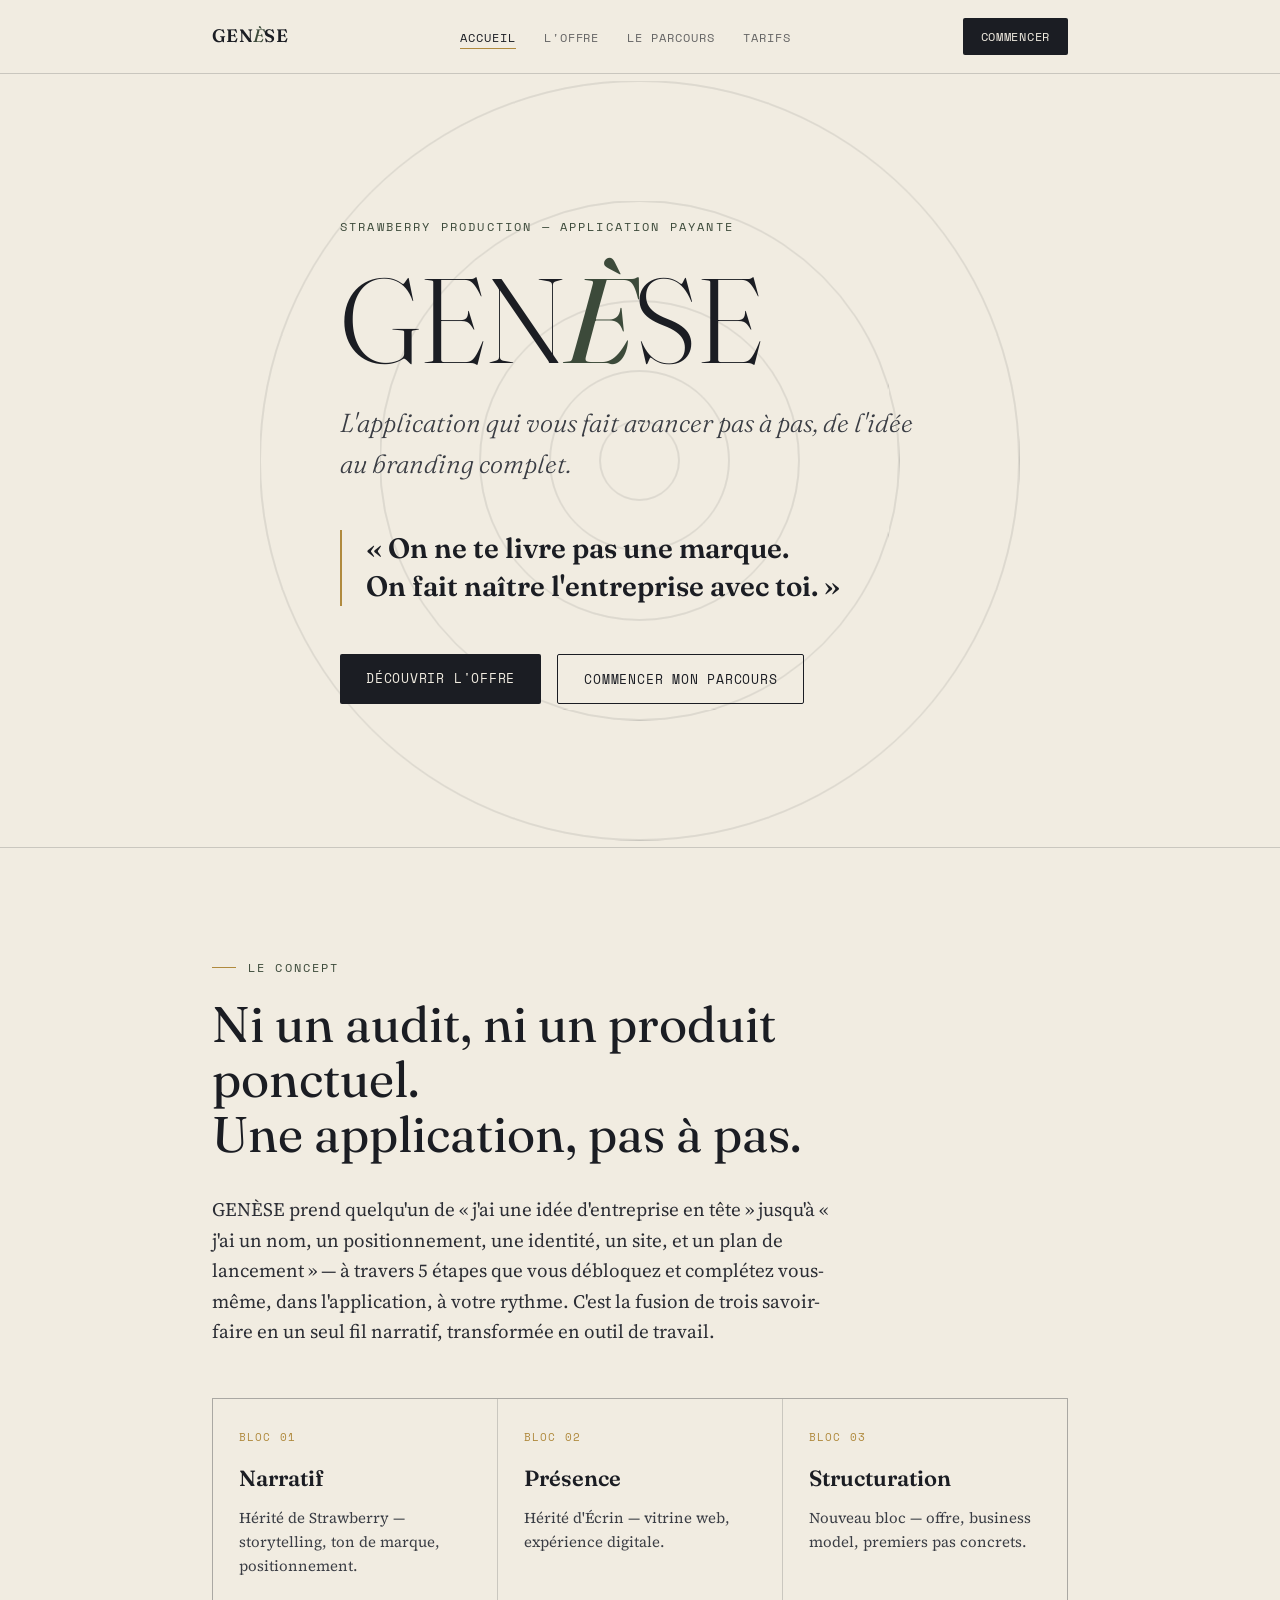
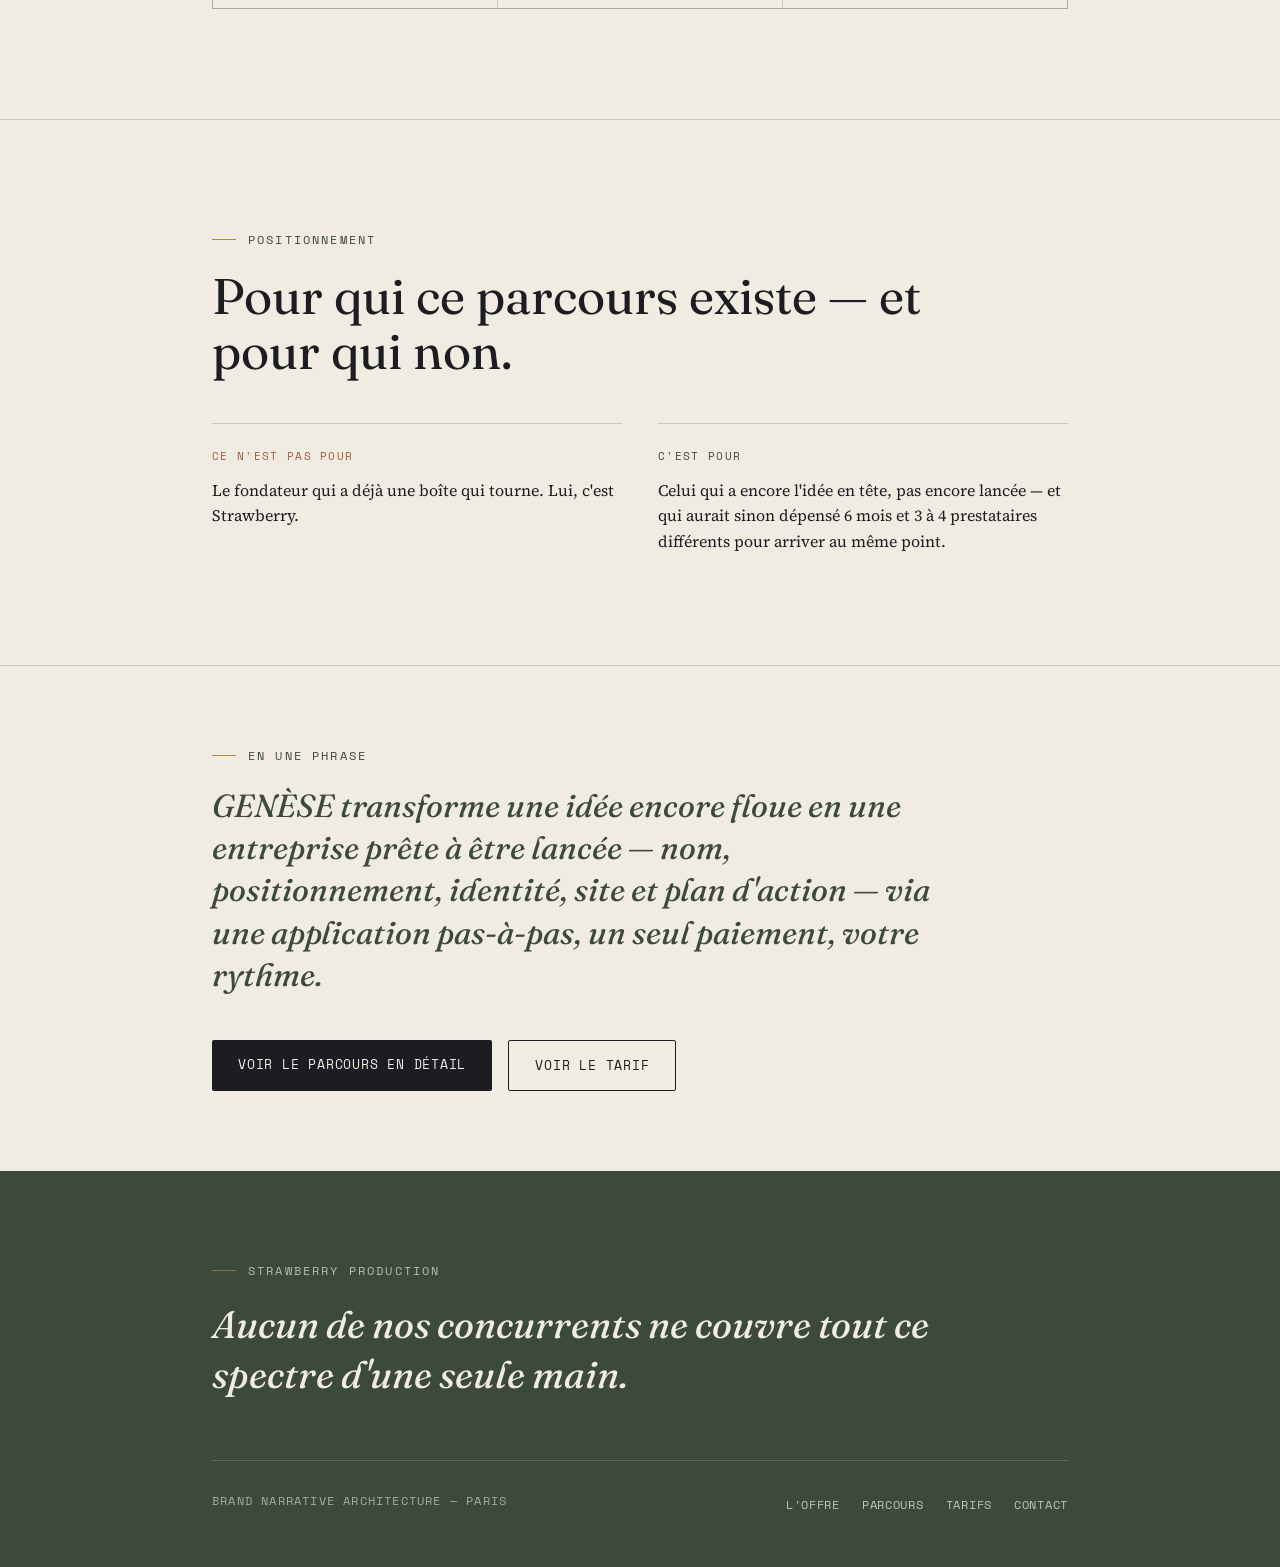
==== index.html @ 05f183e9 "Add files via upload" ====
<!DOCTYPE html>
<html lang="fr">
<head>
<meta charset="UTF-8">
<meta name="viewport" content="width=device-width, initial-scale=1.0">
<title>GENÈSE — L'application pas-à-pas pour lancer votre entreprise | Strawberry Production</title>
<meta name="description" content="GENÈSE : l'application qui vous fait avancer pas à pas, avec vous, de l'idée à l'entreprise — nom, positionnement, identité, site et plan de lancement à 90 jours.">
<link rel="preconnect" href="https://fonts.googleapis.com">
<link rel="preconnect" href="https://fonts.gstatic.com" crossorigin>
<link rel="stylesheet" href="https://fonts.googleapis.com/css2?family=Fraunces:ital,opsz,wght@0,9..144,300;0,9..144,440;0,9..144,600;1,9..144,440&family=Source+Serif+4:ital,wght@0,400;0,600;1,400&family=Space+Mono:wght@400;700&display=swap">
<link rel="icon" href="assets/favicon.svg" type="image/svg+xml">
<meta property="og:title" content="GENÈSE — L'application pas-à-pas pour lancer votre entreprise">
<meta property="og:description" content="GENÈSE : l'application qui vous fait avancer pas à pas, avec vous, de l'idée à l'entreprise.">
<meta property="og:type" content="website">
<meta name="twitter:card" content="summary">
<link rel="stylesheet" href="assets/style.css">
</head>
<body>

<nav class="nav">
  <div class="nav-inner">
    <a href="index.html" class="nav-logo">GEN<em>È</em>SE</a>
    <ul class="nav-links">
      <li><a href="index.html" class="active">Accueil</a></li>
      <li><a href="offre.html">L'offre</a></li>
      <li><a href="parcours.html">Le parcours</a></li>
      <li><a href="tarifs.html">Tarifs</a></li>
    </ul>
    <a href="app.html" class="nav-cta">Commencer</a>
  <button class="nav-toggle" aria-label="Menu"><span></span><span></span><span></span></button>
</div>
<div class="nav-mobile"><button class="nav-close" aria-label="Fermer">&times;</button><a href="index.html" class="active">Accueil</a><a href="offre.html">L'offre</a><a href="parcours.html">Le parcours</a><a href="tarifs.html">Tarifs</a><a href="app.html">Commencer</a></div>
</nav>

<header class="hero">
  <div class="hero-seed" id="seed"></div>
  <div class="wrap">
    <div class="eyebrow">Strawberry Production — Application payante</div>
    <h1 class="title">GEN<em>È</em>SE</h1>
    <p class="subtitle">L'application qui vous fait avancer pas à pas, de l'idée au branding complet.</p>
    <p class="manifesto">« On ne te livre pas une marque.<br>On fait naître l'entreprise avec toi. »</p>
    <div class="hero-actions">
      <a href="offre.html" class="btn btn-primary">Découvrir l'offre</a>
      <a href="app.html" class="btn btn-ghost">Commencer mon parcours</a>
    </div>
  </div>
</header>

<section>
  <div class="wrap">
    <div class="label">Le concept</div>
    <h2>Ni un audit, ni un produit ponctuel.<br>Une application, pas à pas.</h2>
    <p class="lead">GENÈSE prend quelqu'un de « j'ai une idée d'entreprise en tête » jusqu'à « j'ai un nom, un positionnement, une identité, un site, et un plan de lancement » — à travers 5 étapes que vous débloquez et complétez vous-même, dans l'application, à votre rythme. C'est la fusion de trois savoir-faire en un seul fil narratif, transformée en outil de travail.</p>

    <div class="fusion">
      <div class="fusion-cell">
        <div class="num">BLOC 01</div>
        <h3>Narratif</h3>
        <p>Hérité de Strawberry — storytelling, ton de marque, positionnement.</p>
      </div>
      <div class="fusion-cell">
        <div class="num">BLOC 02</div>
        <h3>Présence</h3>
        <p>Hérité d'Écrin — vitrine web, expérience digitale.</p>
      </div>
      <div class="fusion-cell">
        <div class="num">BLOC 03</div>
        <h3>Structuration</h3>
        <p>Nouveau bloc — offre, business model, premiers pas concrets.</p>
      </div>
    </div>
  </div>
</section>

<section>
  <div class="wrap">
    <div class="label">Positionnement</div>
    <h2>Pour qui ce parcours existe — et pour qui non.</h2>
    <div class="target">
      <div class="target-card no">
        <div class="tag">Ce n'est pas pour</div>
        <p>Le fondateur qui a déjà une boîte qui tourne. Lui, c'est Strawberry.</p>
      </div>
      <div class="target-card yes">
        <div class="tag">C'est pour</div>
        <p>Celui qui a encore l'idée en tête, pas encore lancée — et qui aurait sinon dépensé 6 mois et 3 à 4 prestataires différents pour arriver au même point.</p>
      </div>
    </div>
  </div>
</section>

<section class="section-tight">
  <div class="wrap">
    <div class="label">En une phrase</div>
    <p class="quote">GENÈSE transforme une idée encore floue en une entreprise prête à être lancée — nom, positionnement, identité, site et plan d'action — via une application pas-à-pas, un seul paiement, votre rythme.</p>
    <div class="hero-actions" style="margin-top:44px;">
      <a href="parcours.html" class="btn btn-primary">Voir le parcours en détail</a>
      <a href="tarifs.html" class="btn btn-ghost">Voir le tarif</a>
    </div>
  </div>
</section>

<footer>
  <div class="wrap">
    <div class="label">Strawberry Production</div>
    <p class="quote">Aucun de nos concurrents ne couvre tout ce spectre d'une seule main.</p>
    <div class="footer-grid">
      <div class="sign">Brand Narrative Architecture — Paris</div>
      <ul class="footer-nav">
        <li><a href="offre.html">L'offre</a></li>
        <li><a href="parcours.html">Parcours</a></li>
        <li><a href="tarifs.html">Tarifs</a></li>
        <li><a href="contact.html">Contact</a></li>
      </ul>
    </div>
  </div>
</footer>

<script>
  const seed = document.getElementById('seed');
  const sizes = [80, 180, 320, 520, 760];
  sizes.forEach((s, i) => {
    const ring = document.createElement('div');
    ring.className = 'ring';
    ring.style.width = s + 'px';
    ring.style.height = s + 'px';
    ring.style.animationDelay = (i * 0.12) + 's';
    seed.appendChild(ring);
  });
</script>

<script src="assets/config.js"></script>
<script src="assets/nav.js"></script>
</body>
</html>
---- assets/style.css ----
:root{
  --ink:#1b1d23;
  --bone:#f1ece1;
  --paper:#e9e2d2;
  --moss:#3c4a3a;
  --gold:#b08a3e;
  --rust:#a35a3e;
  --rule: rgba(27,29,35,0.18);
}

*{box-sizing:border-box; margin:0; padding:0;}
html{scroll-behavior:smooth;}

body{
  background:var(--bone);
  color:var(--ink);
  font-family:'Source Serif 4', serif;
  line-height:1.6;
  -webkit-font-smoothing:antialiased;
}

::selection{background:var(--gold); color:var(--bone);}

a{color:inherit;}

.wrap{max-width:920px; margin:0 auto; padding:0 32px;}

/* ---------- NAV ---------- */
.nav{
  position:sticky; top:0; z-index:50;
  background:rgba(241,236,225,0.88);
  backdrop-filter:blur(8px);
  border-bottom:1px solid var(--rule);
}
.nav-inner{
  max-width:920px; margin:0 auto; padding:18px 32px;
  display:flex; align-items:center; justify-content:space-between;
}
.nav-logo{
  font-family:'Fraunces', serif;
  font-weight:600;
  font-size:18px;
  letter-spacing:.02em;
  text-decoration:none;
}
.nav-logo em{font-style:italic; font-weight:440; color:var(--moss);}
.nav-links{
  display:flex; gap:28px;
  list-style:none;
}
.nav-links a{
  font-family:'Space Mono', monospace;
  font-size:12px;
  letter-spacing:.08em;
  text-transform:uppercase;
  text-decoration:none;
  color:var(--ink);
  opacity:.65;
  transition:opacity .2s ease;
  padding-bottom:2px;
  border-bottom:1px solid transparent;
}
.nav-links a:hover, .nav-links a.active{
  opacity:1;
  border-bottom-color:var(--gold);
}
.nav-cta{
  font-family:'Space Mono', monospace;
  font-size:12px;
  letter-spacing:.06em;
  text-transform:uppercase;
  text-decoration:none;
  background:var(--ink);
  color:var(--bone);
  padding:9px 18px;
  border-radius:2px;
  transition:background .2s ease;
}
.nav-cta:hover{background:var(--moss);}
.nav-toggle{
  display:none;
  flex-direction:column; gap:5px;
  background:none; border:none; cursor:pointer; padding:6px;
}
.nav-toggle span{width:22px; height:1px; background:var(--ink); display:block;}
.nav-mobile{
  display:none;
  position:fixed; inset:0; z-index:60;
  background:var(--bone);
  padding:100px 32px 40px;
}
.nav-mobile.open{display:flex; flex-direction:column; gap:0;}
.nav-mobile a{
  font-family:'Fraunces', serif; font-size:32px; font-weight:400;
  text-decoration:none; color:var(--ink);
  padding:20px 0; border-bottom:1px solid var(--rule);
}
.nav-mobile a.active{color:var(--moss); font-style:italic;}
.nav-mobile .nav-close{
  position:absolute; top:24px; right:32px;
  background:none; border:none; font-size:28px; cursor:pointer; color:var(--ink);
}

/* ---------- HERO (page d'accueil) ---------- */
.hero{
  min-height:86vh;
  display:flex;
  flex-direction:column;
  justify-content:center;
  position:relative;
  overflow:hidden;
  border-bottom:1px solid var(--rule);
}
.hero-seed{position:absolute; top:50%; left:50%; width:1px; height:1px; transform:translate(-50%,-50%); pointer-events:none;}
.ring{
  position:absolute; top:0; left:0;
  border:1px solid var(--rule);
  border-radius:50%;
  transform:translate(-50%,-50%);
  animation: grow 2.4s cubic-bezier(.2,.7,.2,1) both;
}
@keyframes grow{
  from{opacity:0; transform:translate(-50%,-50%) scale(.4);}
  to{opacity:1; transform:translate(-50%,-50%) scale(1);}
}
.eyebrow{
  font-family:'Space Mono', monospace;
  font-size:12px; letter-spacing:.18em; text-transform:uppercase;
  color:var(--moss); margin-bottom:28px;
  opacity:0; animation: rise .8s ease forwards .3s;
}
h1.title{
  font-family:'Fraunces', serif;
  font-weight:300;
  font-size:clamp(48px, 10vw, 120px);
  letter-spacing:-0.01em;
  line-height:.94;
  opacity:0; animation: rise 1s cubic-bezier(.2,.8,.2,1) forwards .45s;
}
.title em{font-style:italic; font-weight:440; color:var(--moss);}
.subtitle{
  font-family:'Fraunces', serif;
  font-style:italic; font-weight:300;
  font-size:clamp(19px,2.4vw,26px);
  max-width:600px; margin-top:26px; color:#3a3d44;
  opacity:0; animation: rise .9s ease forwards .65s;
}
.manifesto{
  margin-top:44px;
  font-family:'Fraunces', serif;
  font-size:clamp(21px, 2.2vw, 28px);
  font-weight:600; line-height:1.35; max-width:660px;
  border-left:2px solid var(--gold); padding-left:24px;
  opacity:0; animation: rise .9s ease forwards .9s;
}
.hero-actions{
  margin-top:48px; display:flex; gap:16px; flex-wrap:wrap;
  opacity:0; animation: rise .9s ease forwards 1.1s;
}
@keyframes rise{ from{opacity:0; transform:translateY(18px);} to{opacity:1; transform:translateY(0);} }

/* ---------- BUTTONS ---------- */
.btn{
  display:inline-block;
  font-family:'Space Mono', monospace;
  font-size:13px; letter-spacing:.06em; text-transform:uppercase;
  text-decoration:none;
  padding:14px 26px;
  border-radius:2px;
  transition:all .2s ease;
}
.btn-primary{background:var(--ink); color:var(--bone);}
.btn-primary:hover{background:var(--moss);}
.btn-ghost{border:1px solid var(--ink); color:var(--ink);}
.btn-ghost:hover{background:var(--ink); color:var(--bone);}

/* ---------- SECTIONS ---------- */
section{padding:110px 0; border-bottom:1px solid var(--rule);}
section:last-of-type{border-bottom:none;}
.section-tight{padding:80px 0;}

.label{
  font-family:'Space Mono', monospace;
  font-size:12px; letter-spacing:.18em; text-transform:uppercase;
  color:var(--moss); margin-bottom:20px;
  display:flex; align-items:center; gap:12px;
}
.label::before{content:''; width:24px; height:1px; background:var(--gold);}

h2{
  font-family:'Fraunces', serif;
  font-weight:400;
  font-size:clamp(32px,4vw,50px);
  line-height:1.1; max-width:760px; margin-bottom:32px;
}
h3{font-family:'Fraunces', serif; font-weight:600; font-size:22px;}

p.lead{font-size:19px; max-width:640px; color:#2c2e35;}
.quote{
  font-family:'Fraunces', serif; font-style:italic; font-weight:440;
  font-size:clamp(24px,2.8vw,32px); line-height:1.32; color:var(--moss); max-width:720px;
}

/* ---------- FUSION GRID ---------- */
.fusion{
  display:grid; grid-template-columns:repeat(3,1fr); gap:1px;
  background:var(--rule); margin-top:52px; border:1px solid var(--rule);
}
.fusion-cell{background:var(--bone); padding:30px 26px;}
.fusion-cell .num{font-family:'Space Mono', monospace; font-size:11px; color:var(--gold); letter-spacing:.1em;}
.fusion-cell h3{margin:14px 0 10px;}
.fusion-cell p{font-size:15px; color:#3a3d44;}

/* ---------- TARGET ---------- */
.target{margin-top:44px; display:grid; grid-template-columns:1fr 1fr; gap:36px;}
.target-card{padding:24px 0 0; border-top:1px solid var(--rule);}
.target-card .tag{font-family:'Space Mono', monospace; font-size:11px; letter-spacing:.12em; text-transform:uppercase;}
.target-card.no .tag{color:var(--rust);}
.target-card.yes .tag{color:var(--moss);}
.target-card p{font-size:16px; margin-top:12px;}

/* ---------- PATH / STEPS ---------- */
.path{margin-top:60px; position:relative;}
.path::before{content:''; position:absolute; left:19px; top:8px; bottom:8px; width:1px; background:var(--rule);}
.step{display:grid; grid-template-columns:40px 1fr; gap:24px; padding-bottom:46px; position:relative;}
.step:last-child{padding-bottom:0;}
.step-dot{
  width:40px; height:40px; border-radius:50%;
  border:1px solid var(--ink); background:var(--bone);
  display:flex; align-items:center; justify-content:center;
  font-family:'Space Mono', monospace; font-size:13px; z-index:1;
}
.step-dot.final{background:var(--moss); border-color:var(--moss); color:var(--bone);}
.step-body h4{font-family:'Fraunces', serif; font-weight:600; font-size:21px; margin-bottom:8px;}
.step-body p{font-size:16px; color:#3a3d44; max-width:560px;}
.weeks{margin-top:36px; font-family:'Space Mono', monospace; font-size:13px; color:var(--moss); letter-spacing:.05em;}

/* ---------- PRICE ---------- */
.price-block{margin-top:44px; display:flex; align-items:baseline; gap:20px; flex-wrap:wrap;}
.price{font-family:'Fraunces', serif; font-weight:300; font-size:clamp(56px,8vw,96px); line-height:1; color:var(--ink);}
.price .to{font-style:italic; font-weight:300; color:var(--gold); font-size:.5em; margin:0 .15em;}
.price-note{font-size:16px; max-width:280px; color:#3a3d44; border-left:1px solid var(--rule); padding-left:20px;}
.why-grid{margin-top:50px; display:grid; grid-template-columns:1fr 1fr; gap:30px 46px;}
.why-grid div{border-top:1px solid var(--rule); padding-top:18px;}
.why-grid .n{font-family:'Space Mono', monospace; font-size:11px; color:var(--gold);}
.why-grid p{margin-top:8px; font-size:16px;}

/* ---------- FRICTION ---------- */
.friction-bar{margin-top:50px; display:flex; align-items:center;}
.friction-track{flex:1; height:1px; background:var(--rule); position:relative;}
.friction-fill{position:absolute; left:0; top:-1.5px; height:4px; background:var(--ink); width:92%;}
.friction-labels{display:flex; justify-content:space-between; font-family:'Space Mono', monospace; font-size:11px; letter-spacing:.08em; text-transform:uppercase; color:#6b6d72; margin-top:14px;}

/* ---------- COMPARISON TABLE (tarifs) ---------- */
.compare{margin-top:50px; border-top:1px solid var(--rule);}
.compare-row{
  display:grid; grid-template-columns:1.6fr 1fr 1fr;
  gap:20px; padding:20px 0; border-bottom:1px solid var(--rule);
  align-items:start;
}
.compare-row.head{
  font-family:'Space Mono', monospace; font-size:11px; letter-spacing:.1em; text-transform:uppercase; color:#6b6d72;
}
.compare-row .offer-name{font-family:'Fraunces', serif; font-weight:600; font-size:18px;}
.compare-row .offer-name span{display:block; font-family:'Source Serif 4', serif; font-weight:400; font-size:14px; color:#3a3d44; margin-top:4px;}
.compare-row.highlight{background:rgba(176,138,62,0.08);}
.compare-row .price-mini{font-family:'Space Mono', monospace; font-size:14px;}

/* ---------- FORM (contact) ---------- */
.form{margin-top:48px; max-width:560px;}
.field{margin-bottom:24px;}
.field label{
  display:block; font-family:'Space Mono', monospace; font-size:11px;
  letter-spacing:.1em; text-transform:uppercase; margin-bottom:8px; color:var(--moss);
}
.field input, .field textarea, .field select{
  width:100%; background:transparent; border:none; border-bottom:1px solid var(--rule);
  padding:10px 2px; font-family:'Source Serif 4', serif; font-size:16px; color:var(--ink);
  outline:none; transition:border-color .2s ease;
}
.field input:focus, .field textarea:focus, .field select:focus{border-color:var(--gold);}
.field textarea{resize:vertical; min-height:100px;}
.form .btn-primary{border:none; cursor:pointer;}

/* ---------- FOOTER ---------- */
footer{padding:90px 0 50px; background:var(--moss); color:var(--bone);}
footer .label{color:var(--bone); opacity:.7;}
footer .label::before{background:var(--gold);}
footer .quote{color:var(--bone); font-size:clamp(26px,3.4vw,38px);}
.footer-grid{
  margin-top:60px; display:flex; justify-content:space-between; flex-wrap:wrap; gap:30px;
  border-top:1px solid rgba(241,236,225,0.18); padding-top:30px;
}
footer .sign{font-family:'Space Mono', monospace; font-size:12px; letter-spacing:.1em; opacity:.6; text-transform:uppercase;}
.footer-nav{display:flex; gap:22px; list-style:none;}
.footer-nav a{font-family:'Space Mono', monospace; font-size:12px; text-decoration:none; opacity:.75; letter-spacing:.06em; text-transform:uppercase;}
.footer-nav a:hover{opacity:1;}

/* ---------- PAGE HEADER (sous-pages) ---------- */
.page-header{padding:80px 0 60px; border-bottom:1px solid var(--rule);}
.page-header h1{
  font-family:'Fraunces', serif; font-weight:300;
  font-size:clamp(40px,7vw,80px); letter-spacing:-0.01em; line-height:.98;
}
.page-header h1 em{font-style:italic; font-weight:440; color:var(--moss);}
.page-header p{margin-top:20px; font-family:'Fraunces', serif; font-style:italic; font-size:clamp(17px,2vw,22px); max-width:600px; color:#3a3d44;}

/* ---------- RESPONSIVE ---------- */
@media (max-width:760px){
  .fusion{grid-template-columns:1fr;}
  .target{grid-template-columns:1fr;}
  .why-grid{grid-template-columns:1fr;}
  section{padding:72px 0;}
  .nav-links{display:none;}
  .nav-toggle{display:flex;}
  .compare-row{grid-template-columns:1fr; gap:6px;}
  .compare-row.head{display:none;}
  .footer-grid{flex-direction:column;}
}

@media (prefers-reduced-motion: reduce){
  *{animation:none !important; transition:none !important;}
}

/* ---------- APP / WIZARD (parcours payant) ---------- */
.app-shell{padding:60px 0 120px;}
.app-progress{margin-bottom:56px;}
.app-progress-bar{height:2px; background:var(--rule); position:relative; margin-bottom:14px;}
.app-progress-fill{position:absolute; left:0; top:0; height:2px; background:var(--moss); transition:width .4s ease;}
.app-progress-label{font-family:'Space Mono', monospace; font-size:11px; letter-spacing:.1em; text-transform:uppercase; color:var(--moss); display:flex; justify-content:space-between;}

.app-steps{display:flex; flex-direction:column; gap:1px; background:var(--rule); border:1px solid var(--rule);}
.app-step{background:var(--bone); padding:28px 30px;}
.app-step-head{display:flex; align-items:center; gap:16px; cursor:pointer;}
.app-step-num{
  width:34px; height:34px; border-radius:50%; flex-shrink:0;
  border:1px solid var(--ink); display:flex; align-items:center; justify-content:center;
  font-family:'Space Mono', monospace; font-size:13px; background:var(--bone);
}
.app-step.done .app-step-num{background:var(--moss); border-color:var(--moss); color:var(--bone);}
.app-step.locked .app-step-num{opacity:.35;}
.app-step.locked h4{opacity:.35;}
.app-step.locked .app-step-body{display:none;}
.app-step-head h4{font-family:'Fraunces', serif; font-weight:600; font-size:19px;}
.app-step-status{margin-left:auto; font-family:'Space Mono', monospace; font-size:10px; letter-spacing:.1em; text-transform:uppercase; color:#6b6d72;}
.app-step-body{margin-top:22px; padding-left:50px;}
.app-step-body p.hint{font-size:14px; color:#5a5d63; margin-bottom:16px; max-width:560px;}
.app-step-body textarea{
  width:100%; min-height:140px; background:rgba(255,255,255,0.4);
  border:1px solid var(--rule); border-radius:2px; padding:14px;
  font-family:'Source Serif 4', serif; font-size:15px; color:var(--ink);
  resize:vertical; outline:none;
}
.app-step-body textarea:focus{border-color:var(--gold);}
.app-step-actions{margin-top:16px; display:flex; align-items:center; gap:16px;}
.app-save-note{font-family:'Space Mono', monospace; font-size:11px; color:var(--moss); opacity:0; transition:opacity .3s ease;}
.app-save-note.show{opacity:1;}

.paywall{
  max-width:560px; margin:80px auto; text-align:center;
  padding:56px 40px; border:1px solid var(--rule); background:rgba(255,255,255,.35);
}
.paywall .price{font-size:clamp(44px,7vw,64px); margin-bottom:8px;}
.paywall p.lead{margin:0 auto 32px; max-width:440px; text-align:center;}
.paywall .fine{margin-top:22px; font-family:'Space Mono', monospace; font-size:11px; color:#6b6d72; letter-spacing:.04em;}
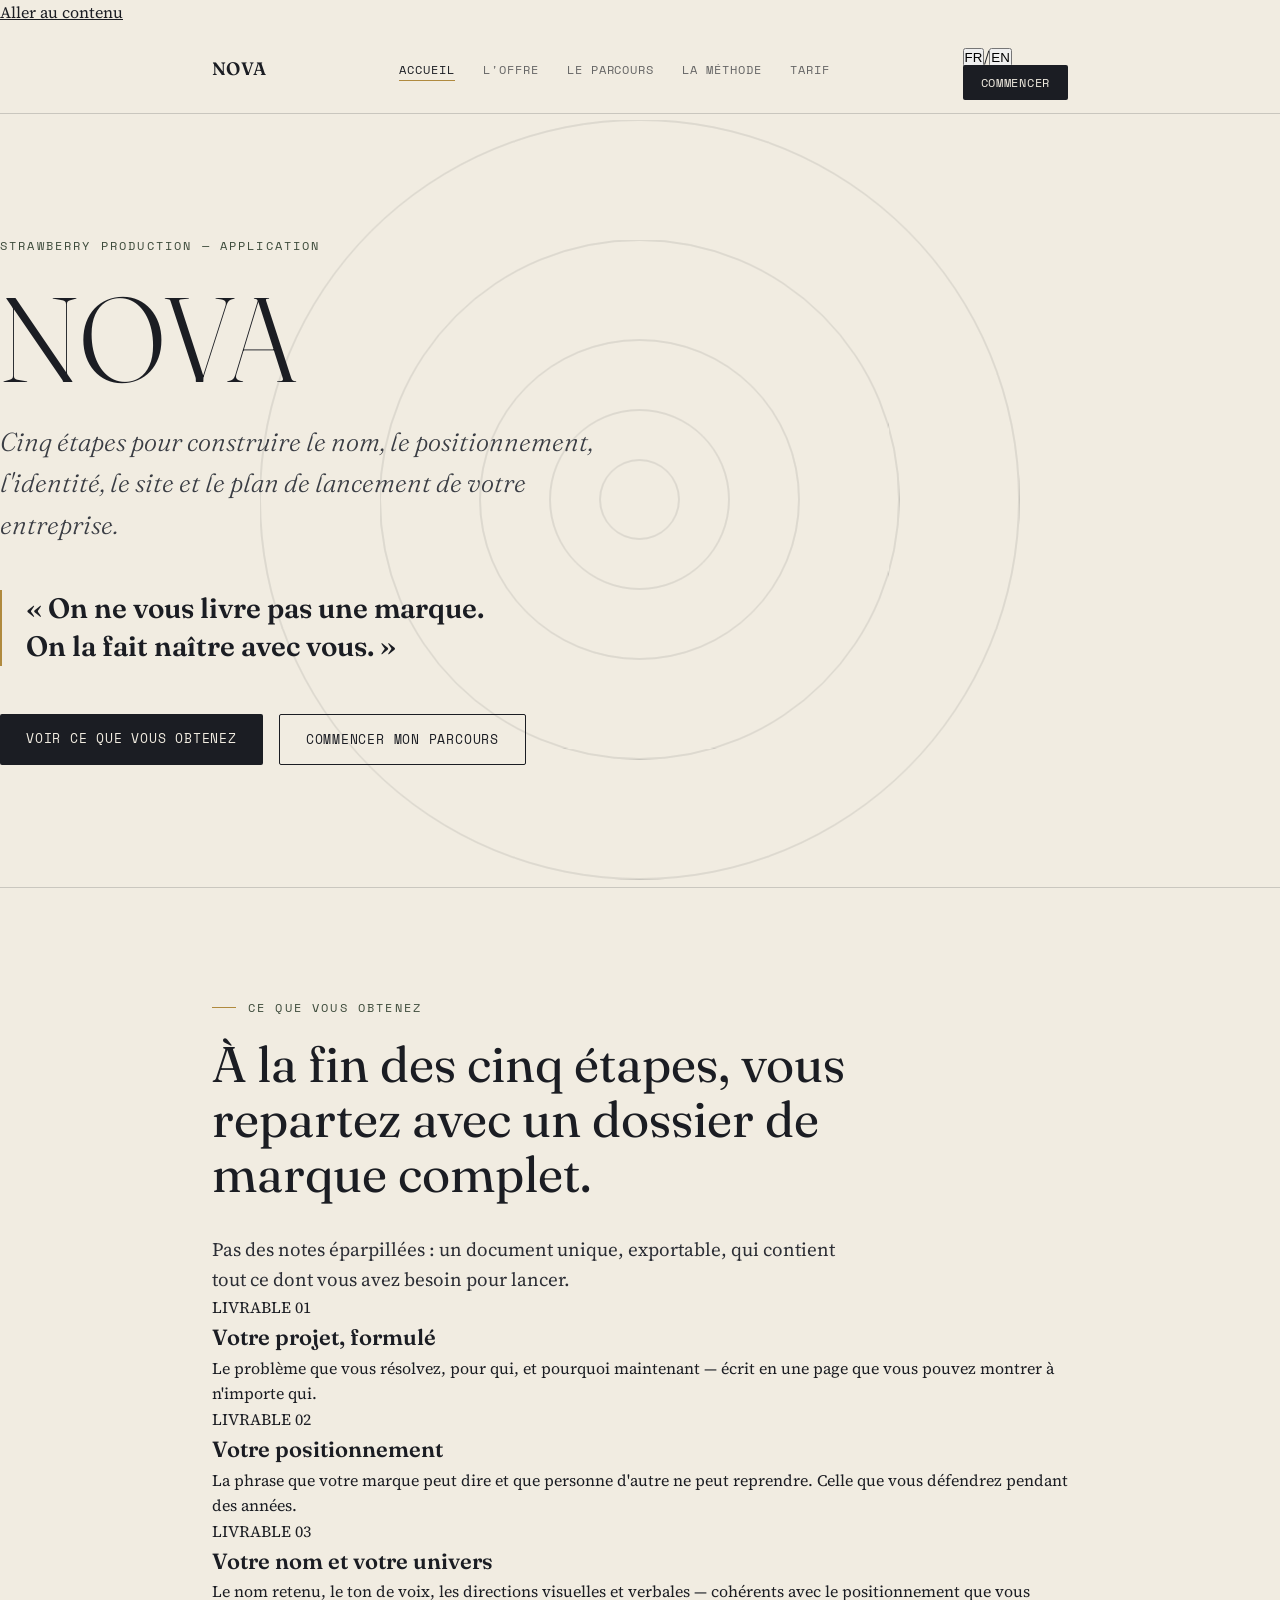
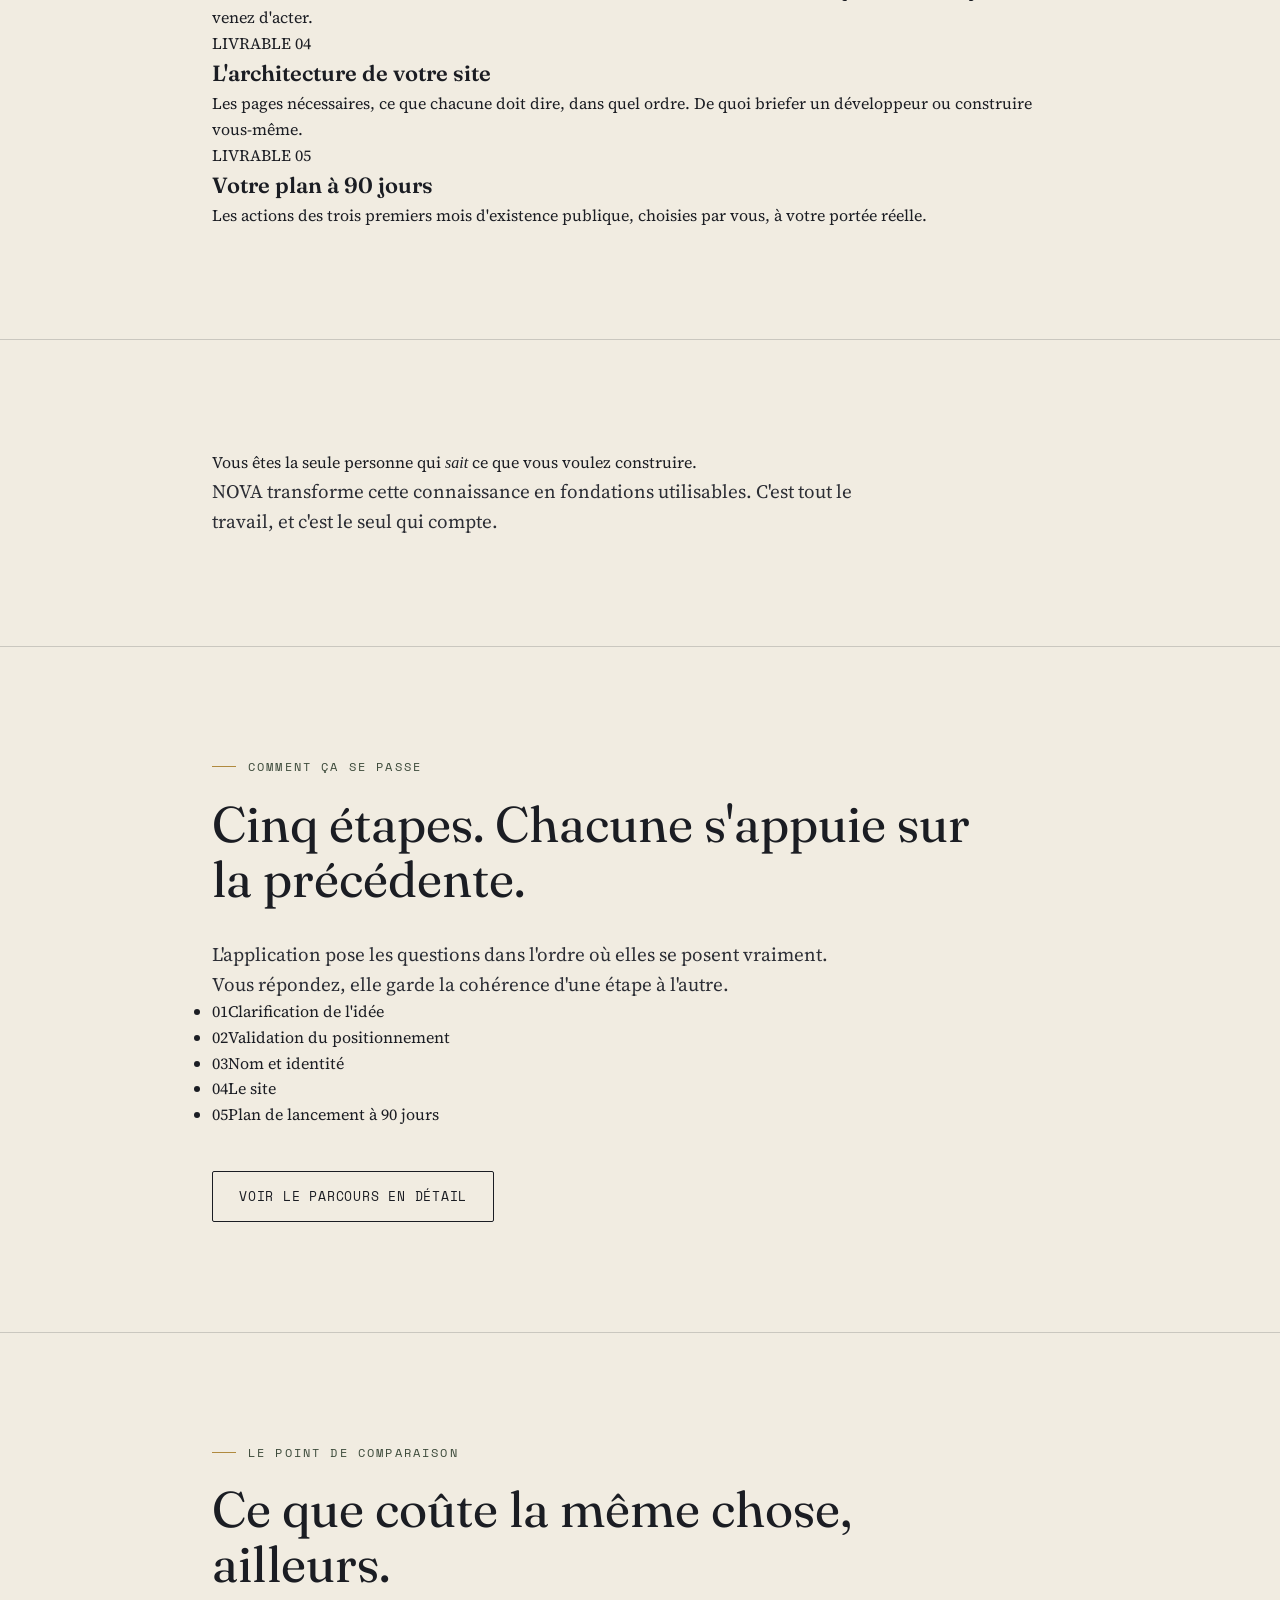
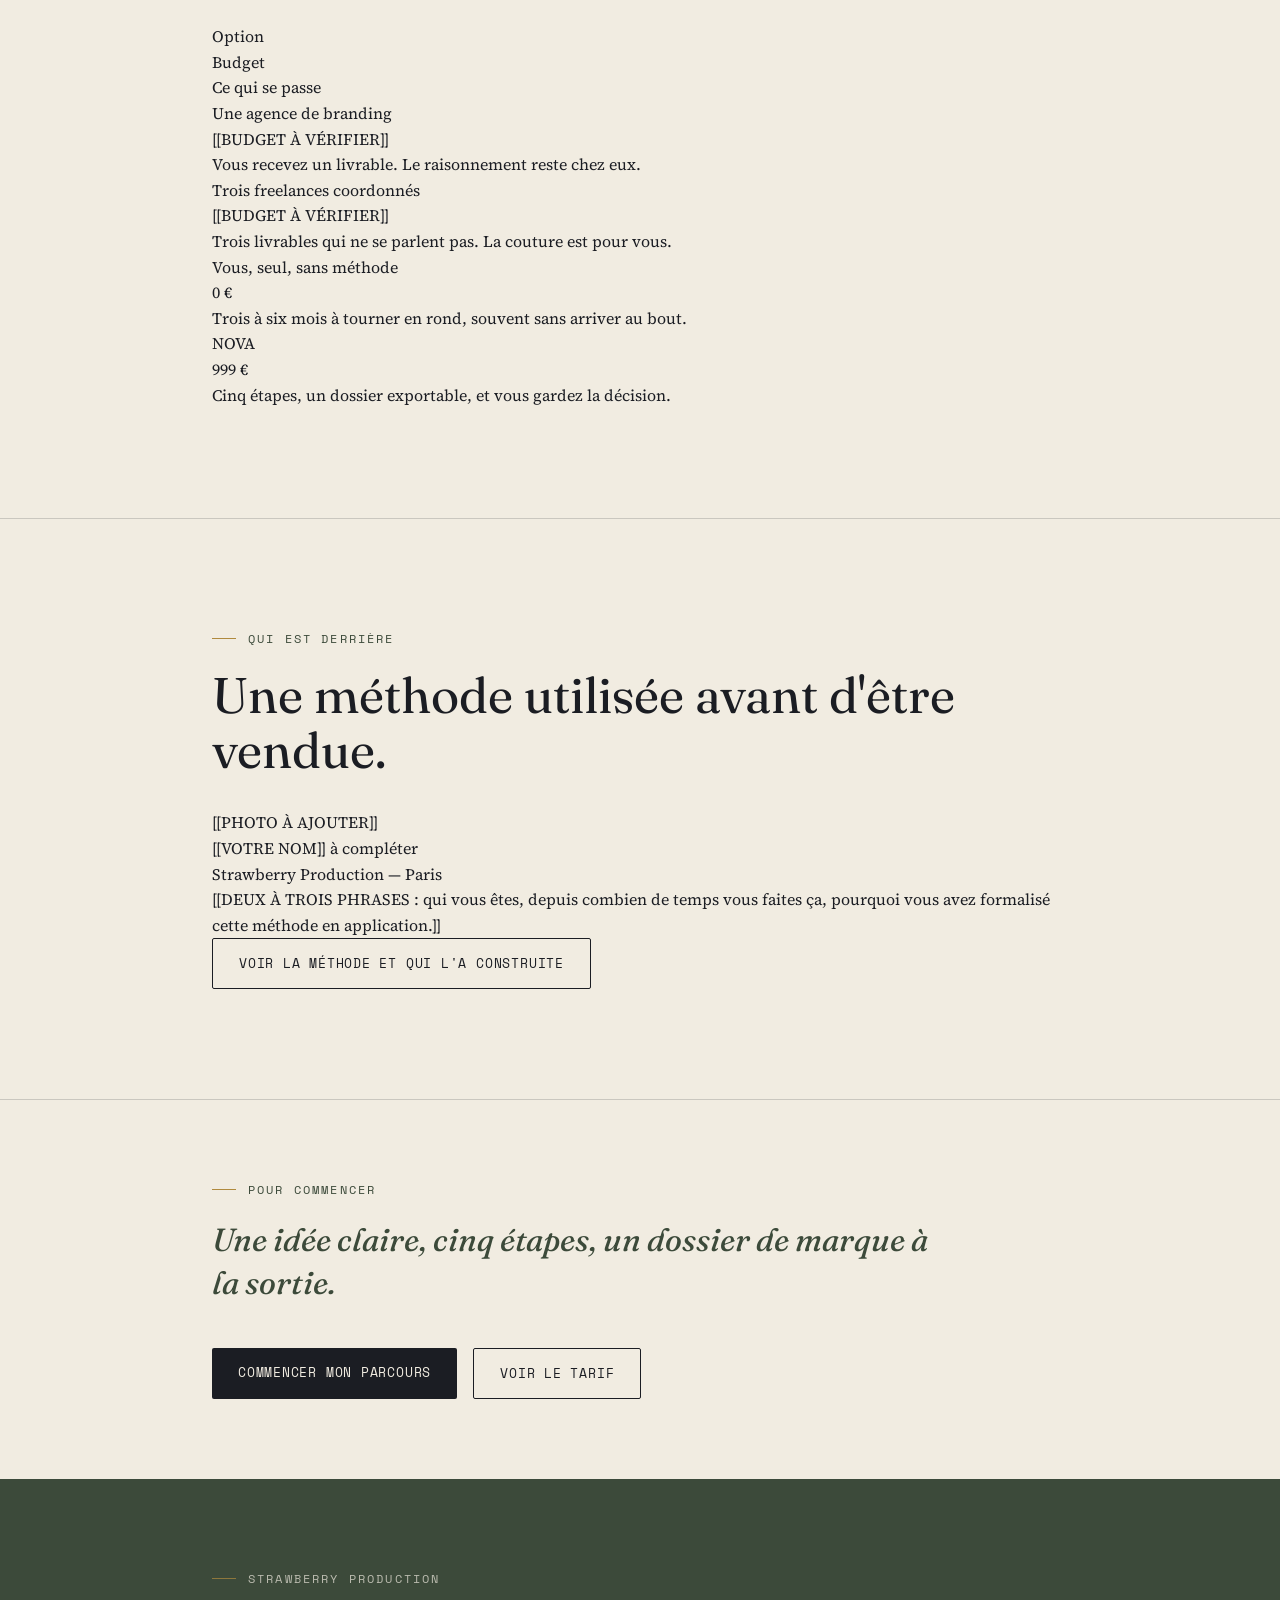
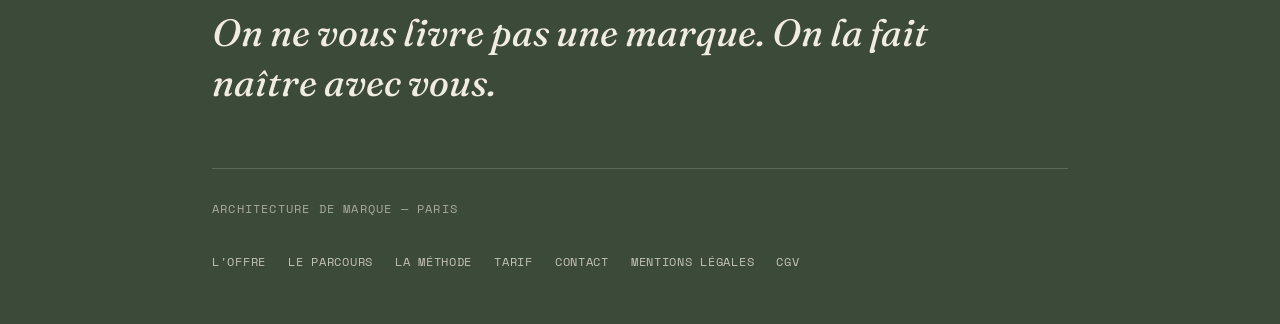
==== commit 5521c5a6: "Add files via upload" ====
--- a/index.html
+++ b/index.html
@@ -3,87 +3,209 @@
 <head>
 <meta charset="UTF-8">
 <meta name="viewport" content="width=device-width, initial-scale=1.0">
-<title>GENÈSE — L'application pas-à-pas pour lancer votre entreprise | Strawberry Production</title>
-<meta name="description" content="GENÈSE : l'application qui vous fait avancer pas à pas, avec vous, de l'idée à l'entreprise — nom, positionnement, identité, site et plan de lancement à 90 jours.">
+<title>NOVA — Cinq étapes pour lancer votre entreprise | Strawberry Production</title>
+<meta name="description" content="L'application en 5 étapes qui produit votre dossier de marque complet : positionnement, nom, identité, architecture du site et plan à 90 jours.">
 <link rel="preconnect" href="https://fonts.googleapis.com">
 <link rel="preconnect" href="https://fonts.gstatic.com" crossorigin>
 <link rel="stylesheet" href="https://fonts.googleapis.com/css2?family=Fraunces:ital,opsz,wght@0,9..144,300;0,9..144,440;0,9..144,600;1,9..144,440&family=Source+Serif+4:ital,wght@0,400;0,600;1,400&family=Space+Mono:wght@400;700&display=swap">
 <link rel="icon" href="assets/favicon.svg" type="image/svg+xml">
-<meta property="og:title" content="GENÈSE — L'application pas-à-pas pour lancer votre entreprise">
-<meta property="og:description" content="GENÈSE : l'application qui vous fait avancer pas à pas, avec vous, de l'idée à l'entreprise.">
+<link rel="icon" href="assets/favicon-32.png" sizes="32x32" type="image/png">
+<link rel="apple-touch-icon" href="assets/favicon-180.png">
+<meta name="theme-color" content="#f1ece1">
+<link rel="canonical" href="https://REMPLACE-PAR-TON-DOMAINE.fr/">
+<link rel="alternate" hreflang="fr" href="https://REMPLACE-PAR-TON-DOMAINE.fr/">
+<link rel="alternate" hreflang="en" href="https://REMPLACE-PAR-TON-DOMAINE.fr/?lang=en">
+<link rel="alternate" hreflang="x-default" href="https://REMPLACE-PAR-TON-DOMAINE.fr/">
+<meta property="og:title" content="NOVA — Cinq étapes pour lancer votre entreprise | Strawberry Production">
+<meta property="og:description" content="L'application en 5 étapes qui produit votre dossier de marque complet : positionnement, nom, identité, architecture du site et plan à 90 jours.">
+<meta property="og:url" content="https://REMPLACE-PAR-TON-DOMAINE.fr/">
+<meta property="og:image" content="https://REMPLACE-PAR-TON-DOMAINE.fr/assets/og-image.png">
+<meta property="og:image:width" content="1200">
+<meta property="og:image:height" content="630">
+<meta property="og:locale" content="fr_FR">
+<meta property="og:site_name" content="NOVA — Strawberry Production">
 <meta property="og:type" content="website">
-<meta name="twitter:card" content="summary">
+<meta name="twitter:card" content="summary_large_image">
+<meta name="twitter:image" content="https://REMPLACE-PAR-TON-DOMAINE.fr/assets/og-image.png">
 <link rel="stylesheet" href="assets/style.css">
+<script type="application/ld+json">
+{
+ "@context": "https://schema.org",
+ "@type": "Product",
+ "name": "NOVA",
+ "brand": {
+  "@type": "Brand",
+  "name": "Strawberry Production"
+ },
+ "description": "Application pas-à-pas en cinq étapes produisant un dossier de marque complet : positionnement, nom, identité, architecture du site et plan de lancement à 90 jours.",
+ "url": "https://REMPLACE-PAR-TON-DOMAINE.fr/",
+ "image": "https://REMPLACE-PAR-TON-DOMAINE.fr/assets/og-image.png",
+ "offers": {
+  "@type": "Offer",
+  "price": "999",
+  "priceCurrency": "EUR",
+  "availability": "https://schema.org/InStock",
+  "url": "https://REMPLACE-PAR-TON-DOMAINE.fr/tarifs",
+  "hasMerchantReturnPolicy": {
+   "@type": "MerchantReturnPolicy",
+   "returnPolicyCategory": "https://schema.org/MerchantReturnFiniteReturnWindow",
+   "merchantReturnDays": 14
+  }
+ }
+}
+</script>
 </head>
-<body>
-
+<body><a href="#main" class="skip-link">Aller au contenu</a>
 <nav class="nav">
   <div class="nav-inner">
-    <a href="index.html" class="nav-logo">GEN<em>È</em>SE</a>
+    <a href="index.html" class="nav-logo">NOVA</a>
     <ul class="nav-links">
-      <li><a href="index.html" class="active">Accueil</a></li>
-      <li><a href="offre.html">L'offre</a></li>
-      <li><a href="parcours.html">Le parcours</a></li>
-      <li><a href="tarifs.html">Tarifs</a></li>
+      <li><a href="index.html" class="active" data-i18n="nav.home">Accueil</a></li>
+      <li><a href="offre.html" data-i18n="nav.offer">L'offre</a></li>
+      <li><a href="parcours.html" data-i18n="nav.journey">Le parcours</a></li>
+      <li><a href="methode.html" data-i18n="nav.method">La méthode</a></li>
+      <li><a href="tarifs.html" data-i18n="nav.pricing">Tarif</a></li>
     </ul>
-    <a href="app.html" class="nav-cta">Commencer</a>
-  <button class="nav-toggle" aria-label="Menu"><span></span><span></span><span></span></button>
-</div>
-<div class="nav-mobile"><button class="nav-close" aria-label="Fermer">&times;</button><a href="index.html" class="active">Accueil</a><a href="offre.html">L'offre</a><a href="parcours.html">Le parcours</a><a href="tarifs.html">Tarifs</a><a href="app.html">Commencer</a></div>
+    <div class="nav-right">
+      <div class="lang-toggle">
+        <button data-lang="fr">FR</button><span class="sep">/</span><button data-lang="en">EN</button>
+      </div>
+      <a href="app.html" class="nav-cta" data-i18n="nav.start">Commencer</a>
+      <button class="nav-toggle" aria-label="Menu"><span></span><span></span><span></span></button>
+    </div>
+  </div>
+  <div class="nav-mobile"><button class="nav-close" aria-label="Fermer">&times;</button>
+    <a href="index.html" data-i18n="nav.home">Accueil</a>
+    <a href="offre.html" data-i18n="nav.offer">L'offre</a>
+    <a href="parcours.html" data-i18n="nav.journey">Le parcours</a>
+    <a href="methode.html" data-i18n="nav.method">La méthode</a>
+    <a href="tarifs.html" data-i18n="nav.pricing">Tarif</a>
+    <a href="contact.html" data-i18n="nav.contact">Contact</a>
+    <a href="app.html" data-i18n="nav.start">Commencer</a>
+  </div>
 </nav>
-
-<header class="hero">
+<header class="hero" id="main">
   <div class="hero-seed" id="seed"></div>
-  <div class="wrap">
-    <div class="eyebrow">Strawberry Production — Application payante</div>
-    <h1 class="title">GEN<em>È</em>SE</h1>
-    <p class="subtitle">L'application qui vous fait avancer pas à pas, de l'idée au branding complet.</p>
-    <p class="manifesto">« On ne te livre pas une marque.<br>On fait naître l'entreprise avec toi. »</p>
+  <div class="hero-inner">
+    <div class="eyebrow" data-i18n="index.eyebrow">Strawberry Production — Application</div>
+    <h1 class="title">NOVA</h1>
+    <p class="subtitle" data-i18n="index.subtitle">Cinq étapes pour construire le nom, le positionnement, l'identité, le site et le plan de lancement de votre entreprise.</p>
+    <p class="manifesto" data-i18n="index.manifesto">« On ne vous livre pas une marque.<br>On la fait naître avec vous. »</p>
     <div class="hero-actions">
-      <a href="offre.html" class="btn btn-primary">Découvrir l'offre</a>
-      <a href="app.html" class="btn btn-ghost">Commencer mon parcours</a>
+      <a href="offre.html" class="btn btn-primary" data-i18n="index.cta.discover">Voir ce que vous obtenez</a>
+      <a href="app.html" class="btn btn-ghost" data-i18n="index.cta.start">Commencer mon parcours</a>
     </div>
   </div>
 </header>
 
 <section>
   <div class="wrap">
-    <div class="label">Le concept</div>
-    <h2>Ni un audit, ni un produit ponctuel.<br>Une application, pas à pas.</h2>
-    <p class="lead">GENÈSE prend quelqu'un de « j'ai une idée d'entreprise en tête » jusqu'à « j'ai un nom, un positionnement, une identité, un site, et un plan de lancement » — à travers 5 étapes que vous débloquez et complétez vous-même, dans l'application, à votre rythme. C'est la fusion de trois savoir-faire en un seul fil narratif, transformée en outil de travail.</p>
-
-    <div class="fusion">
-      <div class="fusion-cell">
-        <div class="num">BLOC 01</div>
-        <h3>Narratif</h3>
-        <p>Hérité de Strawberry — storytelling, ton de marque, positionnement.</p>
-      </div>
-      <div class="fusion-cell">
-        <div class="num">BLOC 02</div>
-        <h3>Présence</h3>
-        <p>Hérité d'Écrin — vitrine web, expérience digitale.</p>
-      </div>
-      <div class="fusion-cell">
-        <div class="num">BLOC 03</div>
-        <h3>Structuration</h3>
-        <p>Nouveau bloc — offre, business model, premiers pas concrets.</p>
-      </div>
-    </div>
-  </div>
-</section>
-
-<section>
-  <div class="wrap">
-    <div class="label">Positionnement</div>
-    <h2>Pour qui ce parcours existe — et pour qui non.</h2>
-    <div class="target">
-      <div class="target-card no">
-        <div class="tag">Ce n'est pas pour</div>
-        <p>Le fondateur qui a déjà une boîte qui tourne. Lui, c'est Strawberry.</p>
-      </div>
-      <div class="target-card yes">
-        <div class="tag">C'est pour</div>
-        <p>Celui qui a encore l'idée en tête, pas encore lancée — et qui aurait sinon dépensé 6 mois et 3 à 4 prestataires différents pour arriver au même point.</p>
+    <div class="label" data-i18n="index.out.label">Ce que vous obtenez</div>
+    <h2 data-i18n="index.out.h2">À la fin des cinq étapes, vous repartez avec un dossier de marque complet.</h2>
+    <p class="lead" data-i18n="index.out.lead">Pas des notes éparpillées : un document unique, exportable, qui contient tout ce dont vous avez besoin pour lancer.</p>
+    <div class="output">
+      <div class="output-cell">
+        <div class="k" data-i18n="index.out.1.k">LIVRABLE 01</div>
+        <h3 data-i18n="index.out.1.t">Votre projet, formulé</h3>
+        <p data-i18n="index.out.1.p">Le problème que vous résolvez, pour qui, et pourquoi maintenant — écrit en une page que vous pouvez montrer à n'importe qui.</p>
+      </div>
+      <div class="output-cell">
+        <div class="k" data-i18n="index.out.2.k">LIVRABLE 02</div>
+        <h3 data-i18n="index.out.2.t">Votre positionnement</h3>
+        <p data-i18n="index.out.2.p">La phrase que votre marque peut dire et que personne d'autre ne peut reprendre. Celle que vous défendrez pendant des années.</p>
+      </div>
+      <div class="output-cell">
+        <div class="k" data-i18n="index.out.3.k">LIVRABLE 03</div>
+        <h3 data-i18n="index.out.3.t">Votre nom et votre univers</h3>
+        <p data-i18n="index.out.3.p">Le nom retenu, le ton de voix, les directions visuelles et verbales — cohérents avec le positionnement que vous venez d'acter.</p>
+      </div>
+      <div class="output-cell">
+        <div class="k" data-i18n="index.out.4.k">LIVRABLE 04</div>
+        <h3 data-i18n="index.out.4.t">L'architecture de votre site</h3>
+        <p data-i18n="index.out.4.p">Les pages nécessaires, ce que chacune doit dire, dans quel ordre. De quoi briefer un développeur ou construire vous-même.</p>
+      </div>
+      <div class="output-cell">
+        <div class="k" data-i18n="index.out.5.k">LIVRABLE 05</div>
+        <h3 data-i18n="index.out.5.t">Votre plan à 90 jours</h3>
+        <p data-i18n="index.out.5.p">Les actions des trois premiers mois d'existence publique, choisies par vous, à votre portée réelle.</p>
+      </div>
+    </div>
+  </div>
+</section>
+
+<section class="band">
+  <div class="wrap">
+    <p class="statement" data-i18n="index.band.statement">Vous êtes la seule personne qui <em>sait</em> ce que vous voulez construire.</p>
+    <p class="lead" data-i18n="index.band.p">NOVA transforme cette connaissance en fondations utilisables. C'est tout le travail, et c'est le seul qui compte.</p>
+  </div>
+</section>
+
+<section>
+  <div class="wrap">
+    <div class="label" data-i18n="index.how.label">Comment ça se passe</div>
+    <h2 data-i18n="index.how.h2">Cinq étapes. Chacune s'appuie sur la précédente.</h2>
+    <p class="lead" data-i18n="index.how.lead">L'application pose les questions dans l'ordre où elles se posent vraiment. Vous répondez, elle garde la cohérence d'une étape à l'autre.</p>
+    <div class="rings-block">
+      <div class="rings" data-rings data-done="0" data-label="étapes"></div>
+      <ul class="rings-legend">
+      <li><span class="i">01</span><span data-i18n="step.1.t">Clarification de l'idée</span></li>
+      <li><span class="i">02</span><span data-i18n="step.2.t">Validation du positionnement</span></li>
+      <li><span class="i">03</span><span data-i18n="step.3.t">Nom et identité</span></li>
+      <li><span class="i">04</span><span data-i18n="step.4.t">Le site</span></li>
+      <li><span class="i">05</span><span data-i18n="step.5.t">Plan de lancement à 90 jours</span></li>
+      </ul>
+    </div>
+    <div class="hero-actions" style="margin-top:44px;">
+      <a href="parcours.html" class="btn btn-ghost" data-i18n="index.close.cta1">Voir le parcours en détail</a>
+    </div>
+  </div>
+</section>
+
+<section>
+  <div class="wrap">
+    <div class="label" data-i18n="index.anchor.label">Le point de comparaison</div>
+    <h2 data-i18n="index.anchor.h2">Ce que coûte la même chose, ailleurs.</h2>
+    <div class="anchor">
+      <div class="anchor-row head">
+        <div data-i18n="index.anchor.head.who">Option</div>
+        <div data-i18n="index.anchor.head.cost">Budget</div>
+        <div data-i18n="index.anchor.head.what">Ce qui se passe</div>
+      </div>
+      <div class="anchor-row">
+        <div class="who">Une agence de branding</div>
+        <div class="amount">[[BUDGET À VÉRIFIER]]</div>
+        <div class="what">Vous recevez un livrable. Le raisonnement reste chez eux.</div>
+      </div>
+      <div class="anchor-row">
+        <div class="who">Trois freelances coordonnés</div>
+        <div class="amount">[[BUDGET À VÉRIFIER]]</div>
+        <div class="what">Trois livrables qui ne se parlent pas. La couture est pour vous.</div>
+      </div>
+      <div class="anchor-row">
+        <div class="who">Vous, seul, sans méthode</div>
+        <div class="amount">0 €</div>
+        <div class="what">Trois à six mois à tourner en rond, souvent sans arriver au bout.</div>
+      </div>
+      <div class="anchor-row self">
+        <div class="who">NOVA</div>
+        <div class="amount"><span id="nova-price">999 €</span></div>
+        <div class="what">Cinq étapes, un dossier exportable, et vous gardez la décision.</div>
+      </div>
+    </div>
+  </div>
+</section>
+
+<section>
+  <div class="wrap">
+    <div class="label" data-i18n="index.who.label">Qui est derrière</div>
+    <h2 data-i18n="index.who.h2">Une méthode utilisée avant d'être vendue.</h2>
+    <div class="founder">
+      <div class="founder-photo">[[PHOTO À AJOUTER]]</div>
+      <div class="founder-body">
+        <div class="name">[[VOTRE NOM]] <span class="todo">à compléter</span></div>
+        <div class="role">Strawberry Production — Paris</div>
+        <p>[[DEUX À TROIS PHRASES : qui vous êtes, depuis combien de temps vous faites ça, pourquoi vous avez formalisé cette méthode en application.]]</p>
+        <a href="methode.html" class="btn btn-ghost" data-i18n="index.who.cta">Voir la méthode et qui l'a construite</a>
       </div>
     </div>
   </div>
@@ -91,45 +213,46 @@
 
 <section class="section-tight">
   <div class="wrap">
-    <div class="label">En une phrase</div>
-    <p class="quote">GENÈSE transforme une idée encore floue en une entreprise prête à être lancée — nom, positionnement, identité, site et plan d'action — via une application pas-à-pas, un seul paiement, votre rythme.</p>
+    <div class="label" data-i18n="index.close.label">Pour commencer</div>
+    <p class="quote" data-i18n="index.close.quote">Une idée claire, cinq étapes, un dossier de marque à la sortie.</p>
     <div class="hero-actions" style="margin-top:44px;">
-      <a href="parcours.html" class="btn btn-primary">Voir le parcours en détail</a>
-      <a href="tarifs.html" class="btn btn-ghost">Voir le tarif</a>
-    </div>
-  </div>
-</section>
-
+      <a href="app.html" class="btn btn-primary" data-i18n="index.cta.start">Commencer mon parcours</a>
+      <a href="tarifs.html" class="btn btn-ghost" data-i18n="index.close.cta2">Voir le tarif</a>
+    </div>
+  </div>
+</section>
 <footer>
   <div class="wrap">
-    <div class="label">Strawberry Production</div>
-    <p class="quote">Aucun de nos concurrents ne couvre tout ce spectre d'une seule main.</p>
+    <div class="label" data-i18n="footer.house">Strawberry Production</div>
+    <p class="quote" data-i18n="footer.quote">On ne vous livre pas une marque. On la fait naître avec vous.</p>
     <div class="footer-grid">
-      <div class="sign">Brand Narrative Architecture — Paris</div>
+      <div class="sign" data-i18n="footer.sign">Architecture de marque — Paris</div>
       <ul class="footer-nav">
-        <li><a href="offre.html">L'offre</a></li>
-        <li><a href="parcours.html">Parcours</a></li>
-        <li><a href="tarifs.html">Tarifs</a></li>
-        <li><a href="contact.html">Contact</a></li>
+        <li><a href="offre.html" data-i18n="nav.offer">L'offre</a></li>
+        <li><a href="parcours.html" data-i18n="nav.journey">Le parcours</a></li>
+        <li><a href="methode.html" data-i18n="nav.method">La méthode</a></li>
+        <li><a href="tarifs.html" data-i18n="nav.pricing">Tarif</a></li>
+        <li><a href="contact.html" data-i18n="nav.contact">Contact</a></li>
+        <li><a href="mentions-legales.html" data-i18n="footer.legal">Mentions légales</a></li>
+        <li><a href="cgv.html" data-i18n="footer.terms">CGV</a></li>
       </ul>
     </div>
   </div>
-</footer>
-
+</footer><script src="assets/config.js"></script>
+<script src="assets/i18n.js"></script>
+<script src="assets/rings.js"></script>
+<script src="assets/nav.js"></script>
 <script>
   const seed = document.getElementById('seed');
-  const sizes = [80, 180, 320, 520, 760];
-  sizes.forEach((s, i) => {
-    const ring = document.createElement('div');
-    ring.className = 'ring';
-    ring.style.width = s + 'px';
-    ring.style.height = s + 'px';
-    ring.style.animationDelay = (i * 0.12) + 's';
-    seed.appendChild(ring);
-  });
+  if (seed) {
+    [80,180,320,520,760].forEach((s,i)=>{
+      const r=document.createElement('div');
+      r.className='ring'; r.style.width=s+'px'; r.style.height=s+'px';
+      r.style.animationDelay=(i*0.12)+'s'; seed.appendChild(r);
+    });
+  }
+  const p=document.getElementById('nova-price');
+  if(p && typeof NOVA_CONFIG!=='undefined') p.textContent=NOVA_CONFIG.PRICE_DISPLAY;
 </script>
-
-<script src="assets/config.js"></script>
-<script src="assets/nav.js"></script>
 </body>
-</html>
+</html>
